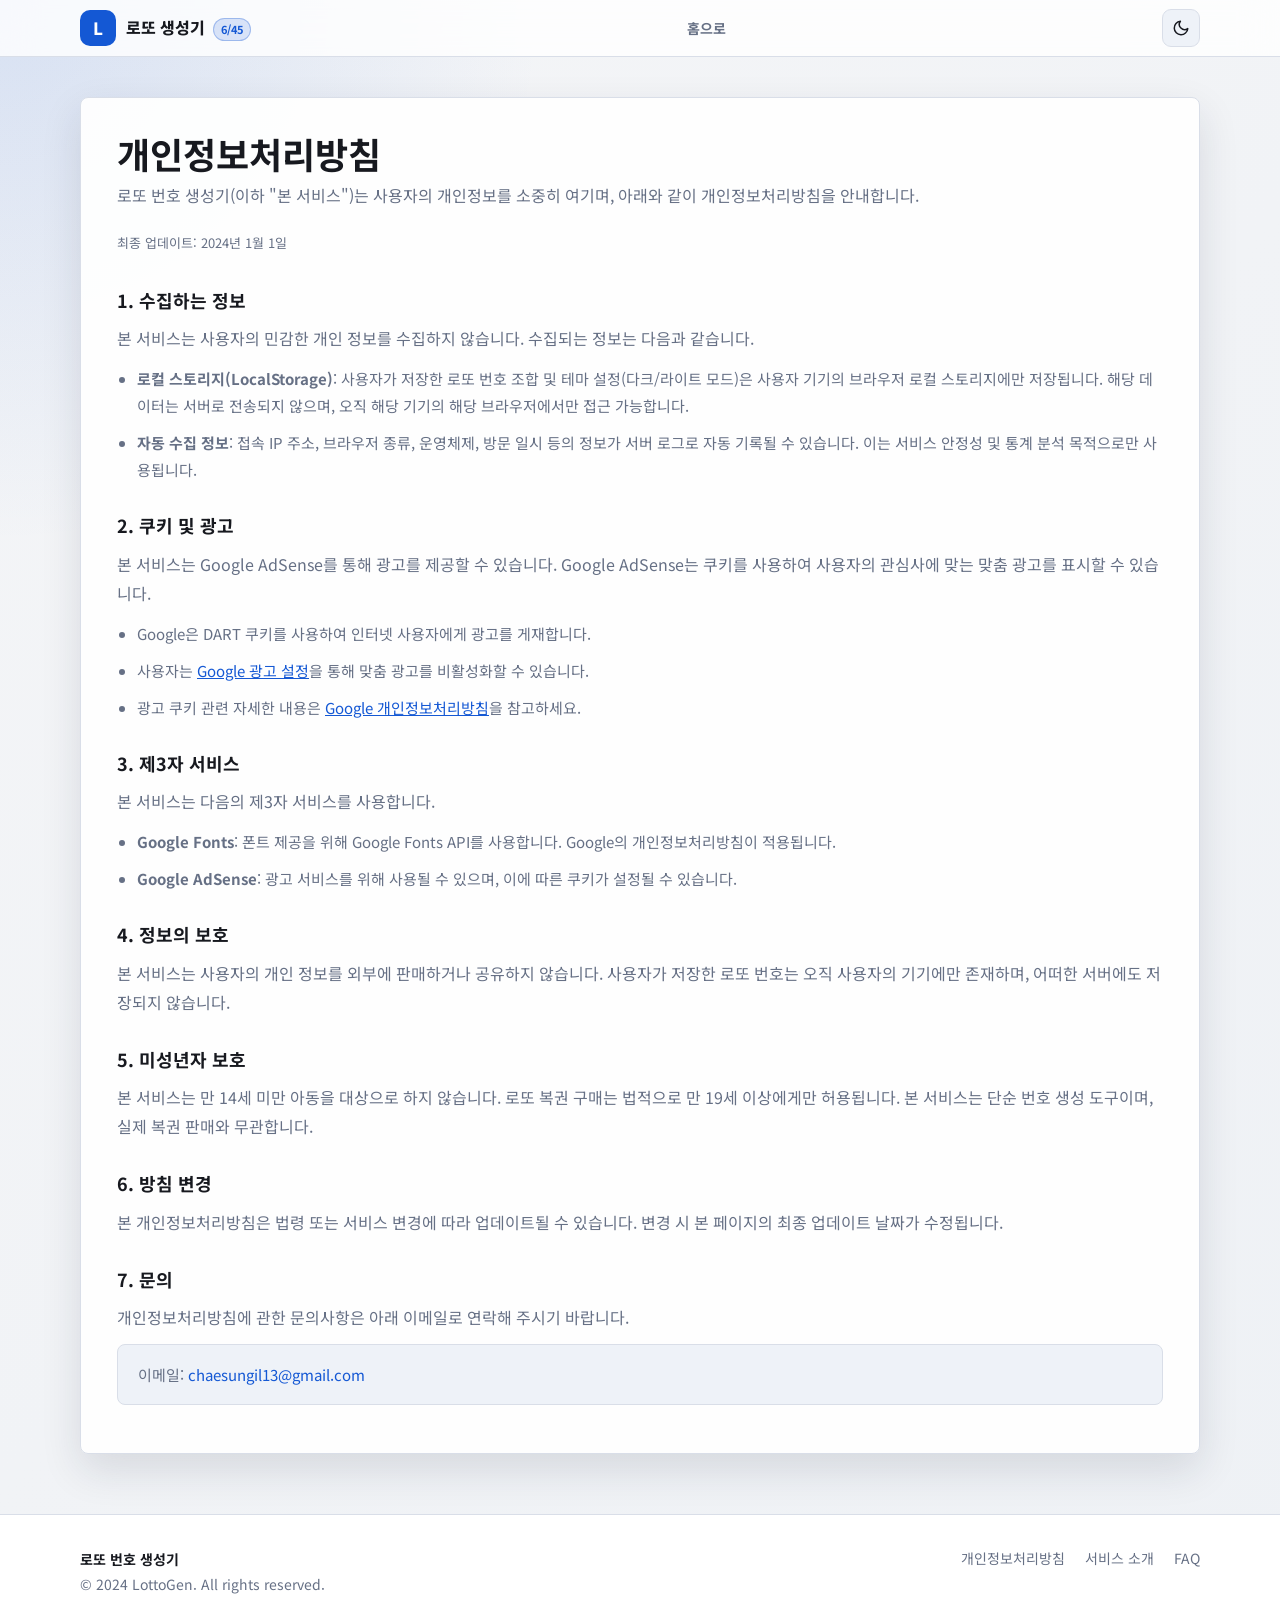
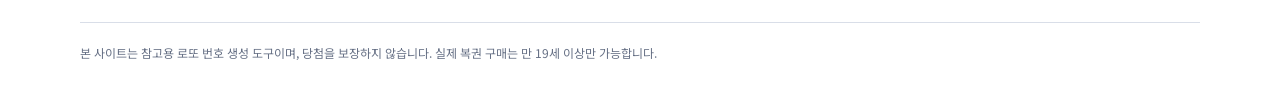
==== privacy.html @ 835f123b "Upgrade site for AdSense quality guidelines - Add SEO meta tags, OG tags, and JSON-LD structured dat" ====
<!doctype html>
<html lang="ko">
  <head>
    <meta charset="utf-8" />
    <meta name="viewport" content="width=device-width, initial-scale=1" />
    <title>개인정보처리방침 - 로또 번호 생성기</title>
    <meta name="description" content="로또 번호 생성기 개인정보처리방침입니다. 수집하는 정보, 쿠키 사용, 광고 정책 등을 안내합니다." />
    <meta name="robots" content="index, follow" />
    <link rel="preconnect" href="https://fonts.googleapis.com" />
    <link rel="preconnect" href="https://fonts.gstatic.com" crossorigin />
    <link href="https://fonts.googleapis.com/css2?family=Noto+Sans+KR:wght@400;700;800&display=swap" rel="stylesheet" />
    <link rel="stylesheet" href="styles.css" />
  </head>
  <body>

    <header class="topbar">
      <div class="topbar-inner">
        <div class="brand">
          <a href="index.html" style="display:flex;align-items:center;gap:10px;text-decoration:none;">
            <div class="brand-logo" aria-hidden="true">L</div>
            <div class="brand-text">
              <span class="brand-name">로또 생성기</span>
              <span class="brand-tag">6/45</span>
            </div>
          </a>
        </div>
        <nav class="topbar-nav" aria-label="주요 메뉴">
          <a href="index.html" class="nav-link">홈으로</a>
        </nav>
        <div class="topbar-actions">
          <button class="topbar-btn" id="topThemeButton" type="button" title="테마 변경" aria-label="테마 변경">
            <svg id="moonIcon" width="18" height="18" viewBox="0 0 24 24" fill="none" stroke="currentColor" stroke-width="2" stroke-linecap="round" stroke-linejoin="round" aria-hidden="true">
              <path d="M21 12.79A9 9 0 1 1 11.21 3 7 7 0 0 0 21 12.79z"/>
            </svg>
            <svg id="sunIcon" width="18" height="18" viewBox="0 0 24 24" fill="none" stroke="currentColor" stroke-width="2" stroke-linecap="round" stroke-linejoin="round" aria-hidden="true" style="display:none">
              <circle cx="12" cy="12" r="5"/>
              <line x1="12" y1="1" x2="12" y2="3"/><line x1="12" y1="21" x2="12" y2="23"/>
              <line x1="4.22" y1="4.22" x2="5.64" y2="5.64"/><line x1="18.36" y1="18.36" x2="19.78" y2="19.78"/>
              <line x1="1" y1="12" x2="3" y2="12"/><line x1="21" y1="12" x2="23" y2="12"/>
              <line x1="4.22" y1="19.78" x2="5.64" y2="18.36"/><line x1="18.36" y1="5.64" x2="19.78" y2="4.22"/>
            </svg>
          </button>
        </div>
      </div>
    </header>

    <div class="content-wrap" style="padding-top:40px;">
      <article class="info-section privacy-page">
        <h1>개인정보처리방침</h1>
        <p class="info-lead">로또 번호 생성기(이하 "본 서비스")는 사용자의 개인정보를 소중히 여기며, 아래와 같이 개인정보처리방침을 안내합니다.</p>
        <p class="privacy-date">최종 업데이트: 2024년 1월 1일</p>

        <div class="privacy-section">
          <h2>1. 수집하는 정보</h2>
          <p>본 서비스는 사용자의 민감한 개인 정보를 수집하지 않습니다. 수집되는 정보는 다음과 같습니다.</p>
          <ul class="privacy-list">
            <li><strong>로컬 스토리지(LocalStorage)</strong>: 사용자가 저장한 로또 번호 조합 및 테마 설정(다크/라이트 모드)은 사용자 기기의 브라우저 로컬 스토리지에만 저장됩니다. 해당 데이터는 서버로 전송되지 않으며, 오직 해당 기기의 해당 브라우저에서만 접근 가능합니다.</li>
            <li><strong>자동 수집 정보</strong>: 접속 IP 주소, 브라우저 종류, 운영체제, 방문 일시 등의 정보가 서버 로그로 자동 기록될 수 있습니다. 이는 서비스 안정성 및 통계 분석 목적으로만 사용됩니다.</li>
          </ul>
        </div>

        <div class="privacy-section">
          <h2>2. 쿠키 및 광고</h2>
          <p>본 서비스는 Google AdSense를 통해 광고를 제공할 수 있습니다. Google AdSense는 쿠키를 사용하여 사용자의 관심사에 맞는 맞춤 광고를 표시할 수 있습니다.</p>
          <ul class="privacy-list">
            <li>Google은 DART 쿠키를 사용하여 인터넷 사용자에게 광고를 게재합니다.</li>
            <li>사용자는 <a href="https://www.google.com/settings/ads" target="_blank" rel="noopener noreferrer">Google 광고 설정</a>을 통해 맞춤 광고를 비활성화할 수 있습니다.</li>
            <li>광고 쿠키 관련 자세한 내용은 <a href="https://policies.google.com/privacy" target="_blank" rel="noopener noreferrer">Google 개인정보처리방침</a>을 참고하세요.</li>
          </ul>
        </div>

        <div class="privacy-section">
          <h2>3. 제3자 서비스</h2>
          <p>본 서비스는 다음의 제3자 서비스를 사용합니다.</p>
          <ul class="privacy-list">
            <li><strong>Google Fonts</strong>: 폰트 제공을 위해 Google Fonts API를 사용합니다. Google의 개인정보처리방침이 적용됩니다.</li>
            <li><strong>Google AdSense</strong>: 광고 서비스를 위해 사용될 수 있으며, 이에 따른 쿠키가 설정될 수 있습니다.</li>
          </ul>
        </div>

        <div class="privacy-section">
          <h2>4. 정보의 보호</h2>
          <p>본 서비스는 사용자의 개인 정보를 외부에 판매하거나 공유하지 않습니다. 사용자가 저장한 로또 번호는 오직 사용자의 기기에만 존재하며, 어떠한 서버에도 저장되지 않습니다.</p>
        </div>

        <div class="privacy-section">
          <h2>5. 미성년자 보호</h2>
          <p>본 서비스는 만 14세 미만 아동을 대상으로 하지 않습니다. 로또 복권 구매는 법적으로 만 19세 이상에게만 허용됩니다. 본 서비스는 단순 번호 생성 도구이며, 실제 복권 판매와 무관합니다.</p>
        </div>

        <div class="privacy-section">
          <h2>6. 방침 변경</h2>
          <p>본 개인정보처리방침은 법령 또는 서비스 변경에 따라 업데이트될 수 있습니다. 변경 시 본 페이지의 최종 업데이트 날짜가 수정됩니다.</p>
        </div>

        <div class="privacy-section">
          <h2>7. 문의</h2>
          <p>개인정보처리방침에 관한 문의사항은 아래 이메일로 연락해 주시기 바랍니다.</p>
          <p class="contact-info">이메일: <a href="mailto:chaesungil13@gmail.com">chaesungil13@gmail.com</a></p>
        </div>
      </article>
    </div>

    <footer class="site-footer">
      <div class="footer-inner">
        <div class="footer-brand">
          <strong>로또 번호 생성기</strong><br />
          <span>© 2024 LottoGen. All rights reserved.</span>
        </div>
        <nav class="footer-links" aria-label="하단 메뉴">
          <a href="privacy.html">개인정보처리방침</a>
          <a href="index.html#about-lotto">서비스 소개</a>
          <a href="index.html#faq">FAQ</a>
        </nav>
        <p class="disclaimer">
          본 사이트는 참고용 로또 번호 생성 도구이며, 당첨을 보장하지 않습니다.
          실제 복권 구매는 만 19세 이상만 가능합니다.
        </p>
      </div>
    </footer>

    <script>
      const THEME_KEY = "lotto.theme";
      const moonIcon = document.querySelector("#moonIcon");
      const sunIcon = document.querySelector("#sunIcon");
      const topThemeButton = document.querySelector("#topThemeButton");

      function applyTheme(theme) {
        document.body.classList.toggle("dark", theme === "dark");
        localStorage.setItem(THEME_KEY, theme);
        moonIcon.style.display = theme === "dark" ? "none" : "";
        sunIcon.style.display = theme === "dark" ? "" : "none";
      }

      topThemeButton.addEventListener("click", () => {
        applyTheme(document.body.classList.contains("dark") ? "light" : "dark");
      });

      applyTheme(localStorage.getItem(THEME_KEY) || "light");
    </script>
  </body>
</html>
---- styles.css ----
:root {
  color-scheme: light;
  --bg: #f4f5f7;
  --panel: #ffffff;
  --text: #17191f;
  --muted: #667085;
  --line: #d9dee8;
  --primary: #1458d4;
  --primary-hover: #0d46ad;
  --secondary: #eef2f8;
  --shadow: 0 16px 40px rgba(21, 31, 55, 0.12);
  --ball-1: #f5b72e;
  --ball-2: #3b82f6;
  --ball-3: #ef4444;
  --ball-4: #6b7280;
  --ball-5: #22a06b;
  --topbar-h: 56px;
}

body.dark {
  color-scheme: dark;
  --bg: #101216;
  --panel: #191d24;
  --text: #f5f7fb;
  --muted: #a5adba;
  --line: #2d3440;
  --primary: #5b8cff;
  --primary-hover: #7aa2ff;
  --secondary: #242b36;
  --shadow: 0 16px 44px rgba(0, 0, 0, 0.34);
}

* { box-sizing: border-box; }

body {
  margin: 0;
  min-height: 100vh;
  background:
    radial-gradient(circle at top left, rgba(20, 88, 212, 0.13), transparent 34rem),
    linear-gradient(135deg, var(--bg), #eef1f5);
  color: var(--text);
  font-family: "Noto Sans KR", Arial, sans-serif;
  line-height: 1.6;
  transition: background-color 0.3s, color 0.3s;
}

body.dark {
  background:
    radial-gradient(circle at top left, rgba(91, 140, 255, 0.18), transparent 34rem),
    linear-gradient(135deg, #101216, #161a20);
}

.panel, .results, .field, .switch, select, .game-card, .stats > div, .topbar, .topbar-btn {
  transition: background-color 0.3s, border-color 0.3s, color 0.3s;
}

button, select { font: inherit; }
button { cursor: pointer; }

/* ─── Topbar ─── */
.topbar {
  position: sticky;
  top: 0;
  z-index: 200;
  background: color-mix(in srgb, var(--panel) 80%, transparent);
  backdrop-filter: blur(18px);
  -webkit-backdrop-filter: blur(18px);
  border-bottom: 1px solid var(--line);
}

.topbar-inner {
  width: min(1120px, calc(100% - 32px));
  margin: 0 auto;
  height: var(--topbar-h);
  display: flex;
  align-items: center;
  justify-content: space-between;
  gap: 16px;
}

.brand { display: flex; align-items: center; gap: 10px; flex-shrink: 0; }

.brand-logo {
  width: 36px; height: 36px;
  border-radius: 10px;
  background: var(--primary); color: white;
  display: grid; place-items: center;
  font-weight: 800; font-size: 17px;
  flex-shrink: 0;
  transition: background-color 0.3s;
}

.brand-text { display: flex; align-items: baseline; gap: 8px; }
.brand-name { font-size: 16px; font-weight: 800; color: var(--text); }

.brand-tag {
  padding: 2px 7px;
  border-radius: 20px;
  background: color-mix(in srgb, var(--primary) 15%, transparent);
  color: var(--primary);
  font-size: 11px; font-weight: 700;
  border: 1px solid color-mix(in srgb, var(--primary) 30%, transparent);
}

.topbar-nav { display: flex; align-items: center; gap: 4px; }

.nav-link {
  padding: 6px 12px;
  border-radius: 6px;
  color: var(--muted);
  text-decoration: none;
  font-size: 14px; font-weight: 700;
  transition: background-color 0.2s, color 0.2s;
}
.nav-link:hover { background: var(--secondary); color: var(--text); }

.topbar-actions { display: flex; align-items: center; gap: 6px; flex-shrink: 0; }

.topbar-btn {
  width: 38px; height: 38px;
  border: 1px solid var(--line);
  border-radius: 9px;
  background: var(--secondary); color: var(--text);
  display: grid; place-items: center;
  transition: background-color 0.2s, border-color 0.2s, transform 0.12s, color 0.2s;
}
.topbar-btn:hover { background: var(--line); transform: scale(1.06); }
.topbar-btn:active { transform: scale(0.94); }
.topbar-btn.on { background: var(--primary); border-color: var(--primary); color: white; }

/* ─── App grid ─── */
.app {
  width: min(1120px, calc(100% - 32px));
  margin: 0 auto;
  padding: 32px 0 24px;
  display: grid;
  grid-template-columns: minmax(320px, 420px) 1fr;
  gap: 18px;
}

.panel, .results {
  background: color-mix(in srgb, var(--panel) 94%, transparent);
  border: 1px solid var(--line);
  border-radius: 8px;
  box-shadow: var(--shadow);
}

.generator { padding: 24px; align-self: start; }

.title-row, .section-heading {
  display: flex; align-items: center;
  justify-content: space-between; gap: 16px;
}

.eyebrow { margin: 0 0 8px; color: var(--primary); font-size: 13px; font-weight: 700; }

h1, h2 { margin: 0; letter-spacing: 0; }
h1 { font-size: clamp(28px, 5vw, 40px); line-height: 1.1; }
h2 { font-size: 20px; display: flex; align-items: center; gap: 8px; }

.controls { display: grid; gap: 14px; margin: 24px 0 18px; }

.field, .switch {
  display: flex; align-items: center;
  justify-content: space-between;
  min-height: 48px; padding: 0 14px;
  border: 1px solid var(--line); border-radius: 8px;
  background: var(--secondary); color: var(--text);
}
.field span, .switch span { color: var(--muted); font-weight: 700; }

select {
  min-width: 116px; height: 34px;
  border: 1px solid var(--line); border-radius: 6px;
  padding: 0 8px; color: var(--text); background: var(--panel);
  transition: background-color 0.3s, border-color 0.3s;
}

.switch input { width: 20px; height: 20px; accent-color: var(--primary); }

.actions { display: grid; grid-template-columns: 1fr 88px 88px; gap: 10px; }

.primary, .secondary, .text-button, .save-button {
  min-height: 44px; border-radius: 8px;
  border: 1px solid transparent; font-weight: 700;
  transition: background-color 0.2s, border-color 0.2s, transform 0.1s, box-shadow 0.2s;
}

.primary { color: white; background: var(--primary); }
.primary:hover { background: var(--primary-hover); box-shadow: 0 4px 16px rgba(20,88,212,0.35); }
.primary:active { transform: scale(0.97); }

.secondary, .save-button { color: var(--text); background: var(--secondary); border-color: var(--line); }
.secondary:hover, .save-button:hover { box-shadow: 0 2px 10px rgba(0,0,0,0.1); }
.secondary:active, .save-button:active { transform: scale(0.97); }

.text-button { min-height: 34px; padding: 0 10px; color: var(--muted); background: transparent; border-color: var(--line); }

.shortcut-hint { margin: 10px 0 0; text-align: center; color: var(--muted); font-size: 12px; }
.kbd {
  display: inline-block; padding: 1px 6px;
  border: 1px solid var(--line); border-bottom-width: 2px;
  border-radius: 4px; background: var(--secondary);
  font-size: 11px; font-family: monospace; color: var(--text);
}

.stats { display: grid; grid-template-columns: repeat(3,1fr); gap: 10px; margin-top: 20px; }
.stats div { min-width: 0; padding: 14px 10px; border-radius: 8px; border: 1px solid var(--line); background: var(--panel); }
.stats strong, .stats span { display: block; overflow-wrap: anywhere; }
.stats strong { font-size: 22px; }
.stats span { margin-top: 5px; color: var(--muted); font-size: 12px; }

.results { min-height: 520px; padding: 24px; }
.result-list, .saved-list { display: grid; gap: 12px; margin-top: 18px; }

@keyframes cardIn {
  from { opacity: 0; transform: translateY(12px); }
  to   { opacity: 1; transform: translateY(0); }
}

.game-card {
  display: grid; grid-template-columns: auto 1fr auto;
  align-items: center; gap: 14px; padding: 14px;
  border: 1px solid var(--line); border-radius: 8px;
  background: var(--panel);
  animation: cardIn 0.35s ease both;
}

.game-index {
  width: 34px; height: 34px;
  display: grid; place-items: center;
  border-radius: 8px; color: var(--primary);
  background: var(--secondary); font-weight: 800;
}

.balls { display: flex; flex-wrap: wrap; gap: 8px; min-width: 0; }

@keyframes ballIn {
  from { opacity: 0; transform: scale(0.2) translateY(12px); }
  60%  { transform: scale(1.18) translateY(-3px); }
  to   { opacity: 1; transform: scale(1) translateY(0); }
}

.ball {
  width: 40px; height: 40px;
  display: grid; place-items: center;
  border-radius: 50%; color: white; font-weight: 800;
  position: relative; overflow: hidden;
  box-shadow: inset 0 -4px 8px rgba(0,0,0,0.22), inset 0 2px 4px rgba(255,255,255,0.25);
}

.ball::before {
  content: ''; position: absolute;
  top: 10%; left: 16%; width: 32%; height: 22%;
  background: rgba(255,255,255,0.45); border-radius: 50%;
  filter: blur(2px); pointer-events: none;
}

.ball.animate { animation: ballIn 0.45s cubic-bezier(0.175, 0.885, 0.32, 1.275) both; }
.ball.range-1 { background: var(--ball-1); }
.ball.range-2 { background: var(--ball-2); }
.ball.range-3 { background: var(--ball-3); }
.ball.range-4 { background: var(--ball-4); }
.ball.range-5 { background: var(--ball-5); }

.bonus-mark { align-self: center; color: var(--muted); font-weight: 800; }

.history { grid-column: 1 / -1; padding: 24px; }
.saved-list { grid-template-columns: repeat(auto-fit, minmax(260px, 1fr)); }
.saved-list .game-card { grid-template-columns: 1fr auto; align-items: start; animation: none; }

.delete-saved-btn {
  width: 28px; height: 28px; flex-shrink: 0;
  border-radius: 6px; border: 1px solid var(--line);
  background: transparent; color: var(--muted);
  font-size: 18px; line-height: 1;
  display: grid; place-items: center; padding: 0; cursor: pointer;
  transition: background-color 0.2s, color 0.2s, border-color 0.2s;
}
.delete-saved-btn:hover { background: #ef4444; color: white; border-color: #ef4444; }

.count-badge {
  display: inline-flex; align-items: center; justify-content: center;
  min-width: 22px; height: 22px; padding: 0 6px;
  border-radius: 11px; background: var(--primary);
  color: white; font-size: 12px; font-weight: 700;
  transition: background-color 0.3s;
}
.count-badge:empty { display: none; }

/* ─── Content sections ─── */
.content-wrap {
  width: min(1120px, calc(100% - 32px));
  margin: 0 auto;
  padding: 0 0 60px;
  display: grid;
  gap: 24px;
}

.info-section {
  background: color-mix(in srgb, var(--panel) 94%, transparent);
  border: 1px solid var(--line);
  border-radius: 8px;
  box-shadow: var(--shadow);
  padding: 36px;
  transition: background-color 0.3s, border-color 0.3s;
}

.info-section h2 { font-size: 22px; margin-bottom: 8px; display: block; }
.info-lead { color: var(--muted); margin: 0 0 24px; line-height: 1.7; }

/* Steps */
.steps {
  list-style: none; padding: 0; margin: 0;
  display: grid; grid-template-columns: repeat(auto-fit, minmax(220px, 1fr));
  gap: 20px;
}

.step { display: flex; gap: 14px; align-items: flex-start; }

.step-num {
  width: 32px; height: 32px; border-radius: 50%;
  background: var(--primary); color: white;
  display: grid; place-items: center;
  font-weight: 800; font-size: 14px; flex-shrink: 0;
}

.step strong { display: block; margin-bottom: 4px; }
.step p { margin: 0; color: var(--muted); font-size: 14px; line-height: 1.6; }

/* About cards */
.about-grid {
  display: grid;
  grid-template-columns: repeat(auto-fit, minmax(220px, 1fr));
  gap: 16px;
}

.about-card {
  padding: 20px; border: 1px solid var(--line);
  border-radius: 8px; background: var(--secondary);
  transition: background-color 0.3s, border-color 0.3s;
}

.about-icon { font-size: 28px; display: block; margin-bottom: 10px; }
.about-card strong { display: block; margin-bottom: 6px; font-size: 15px; }
.about-card p { margin: 0; color: var(--muted); font-size: 14px; line-height: 1.6; }

/* Odds table */
.table-wrap { overflow-x: auto; margin: 4px 0 0; }

.grade-table { width: 100%; border-collapse: collapse; font-size: 14px; }

.grade-table th, .grade-table td {
  padding: 12px 16px;
  text-align: left;
  border-bottom: 1px solid var(--line);
  white-space: nowrap;
}

.grade-table th {
  color: var(--muted); font-size: 12px; font-weight: 700;
  text-transform: uppercase; letter-spacing: 0.05em;
  background: var(--secondary);
}

.grade-table tbody tr:last-child td { border-bottom: none; }
.grade-table tbody tr:hover { background: color-mix(in srgb, var(--secondary) 60%, transparent); }

.grade-badge {
  display: inline-block; padding: 3px 10px;
  border-radius: 20px; font-size: 13px; font-weight: 800;
}

.g1 { background: #fef9c3; color: #854d0e; }
.g2 { background: #dbeafe; color: #1e40af; }
.g3 { background: #dcfce7; color: #166534; }
.g4 { background: #f3f4f6; color: #374151; }
.g5 { background: #fce7f3; color: #9d174d; }

body.dark .g1 { background: rgba(245,183,46,0.15); color: #f5b72e; }
body.dark .g2 { background: rgba(59,130,246,0.15); color: #60a5fa; }
body.dark .g3 { background: rgba(34,160,107,0.15); color: #34d399; }
body.dark .g4 { background: rgba(107,114,128,0.15); color: #9ca3af; }
body.dark .g5 { background: rgba(239,68,68,0.15); color: #f87171; }

.table-note { margin: 12px 0 0; color: var(--muted); font-size: 13px; }

/* FAQ */
.faq-list { list-style: none; padding: 0; margin: 0; display: grid; gap: 10px; }

.faq-item {
  border: 1px solid var(--line); border-radius: 8px;
  overflow: hidden; transition: border-color 0.3s;
}

.faq-question {
  width: 100%; text-align: left; padding: 16px 20px;
  background: var(--secondary); border: none;
  font-weight: 700; font-size: 15px; color: var(--text);
  display: flex; justify-content: space-between; align-items: center; gap: 12px;
  cursor: pointer; transition: background-color 0.2s;
}
.faq-question:hover { background: var(--line); }
.faq-chevron { flex-shrink: 0; transition: transform 0.3s ease; }
.faq-item.open .faq-chevron { transform: rotate(180deg); }

.faq-answer {
  max-height: 0; overflow: hidden;
  transition: max-height 0.35s ease, padding 0.35s ease;
  color: var(--muted); line-height: 1.7; font-size: 15px;
}
.faq-answer p { margin: 0; }
.faq-item.open .faq-answer { max-height: 300px; padding: 16px 20px; }

/* ─── Footer ─── */
.site-footer {
  background: var(--panel); border-top: 1px solid var(--line);
  transition: background-color 0.3s, border-color 0.3s;
}

.footer-inner {
  width: min(1120px, calc(100% - 32px));
  margin: 0 auto; padding: 32px 0;
  display: flex; align-items: flex-start;
  justify-content: space-between; gap: 24px; flex-wrap: wrap;
}

.footer-brand { color: var(--muted); font-size: 14px; line-height: 1.8; }
.footer-brand strong { color: var(--text); }

.footer-links { display: flex; gap: 20px; flex-shrink: 0; }
.footer-links a { color: var(--muted); text-decoration: none; font-size: 14px; transition: color 0.2s; }
.footer-links a:hover { color: var(--primary); }

.disclaimer {
  width: 100%; color: var(--muted); font-size: 12px; line-height: 1.7;
  border-top: 1px solid var(--line); padding-top: 20px; margin: 0;
}
.disclaimer a { color: var(--primary); text-decoration: none; }
.disclaimer a:hover { text-decoration: underline; }

/* ─── Privacy page ─── */
.privacy-page h1 { font-size: clamp(24px,4vw,36px); margin-bottom: 8px; display: block; }
.privacy-date { color: var(--muted); font-size: 13px; margin: 0 0 32px; }
.privacy-section { margin-top: 28px; }
.privacy-section h2 { font-size: 18px; margin-bottom: 10px; display: block; color: var(--text); }
.privacy-section p { color: var(--muted); line-height: 1.8; margin: 0 0 12px; }
.privacy-list { margin: 8px 0 0; padding-left: 20px; display: grid; gap: 10px; }
.privacy-list li { color: var(--muted); line-height: 1.8; font-size: 15px; }
.privacy-list a { color: var(--primary); }
.contact-info {
  padding: 16px 20px; background: var(--secondary);
  border-radius: 8px; border: 1px solid var(--line); font-size: 15px;
}
.contact-info a { color: var(--primary); text-decoration: none; }

/* ─── Toast ─── */
.toast {
  position: fixed; bottom: 28px; left: 50%;
  transform: translateX(-50%) translateY(16px);
  padding: 12px 20px; background: var(--text); color: var(--panel);
  border-radius: 8px; font-size: 14px; font-weight: 700;
  opacity: 0; pointer-events: none; z-index: 9999; white-space: nowrap;
  transition: opacity 0.22s ease, transform 0.25s cubic-bezier(0.175, 0.885, 0.32, 1.275);
}
.toast.show { opacity: 1; transform: translateX(-50%) translateY(0); }

.empty {
  margin: 0; padding: 40px 16px;
  border: 1px dashed var(--line); border-radius: 8px;
  color: var(--muted); text-align: center;
}

/* ─── Responsive ─── */
@media (max-width: 840px) {
  .app { grid-template-columns: 1fr; padding: 22px 0 24px; }
  .results { min-height: auto; }
  .topbar-nav { display: none; }
}

@media (max-width: 520px) {
  .app, .content-wrap { width: min(100% - 20px, 1120px); }
  .generator, .results, .history, .info-section { padding: 16px; }
  .actions { grid-template-columns: 1fr 1fr; }
  .primary { grid-column: 1 / -1; }
  .shortcut-hint { display: none; }
  .game-card { grid-template-columns: 1fr; align-items: start; }
  .ball { width: 36px; height: 36px; }
  .brand-tag { display: none; }
  .footer-inner { flex-direction: column; gap: 16px; }
  .footer-links { flex-wrap: wrap; gap: 12px; }
}
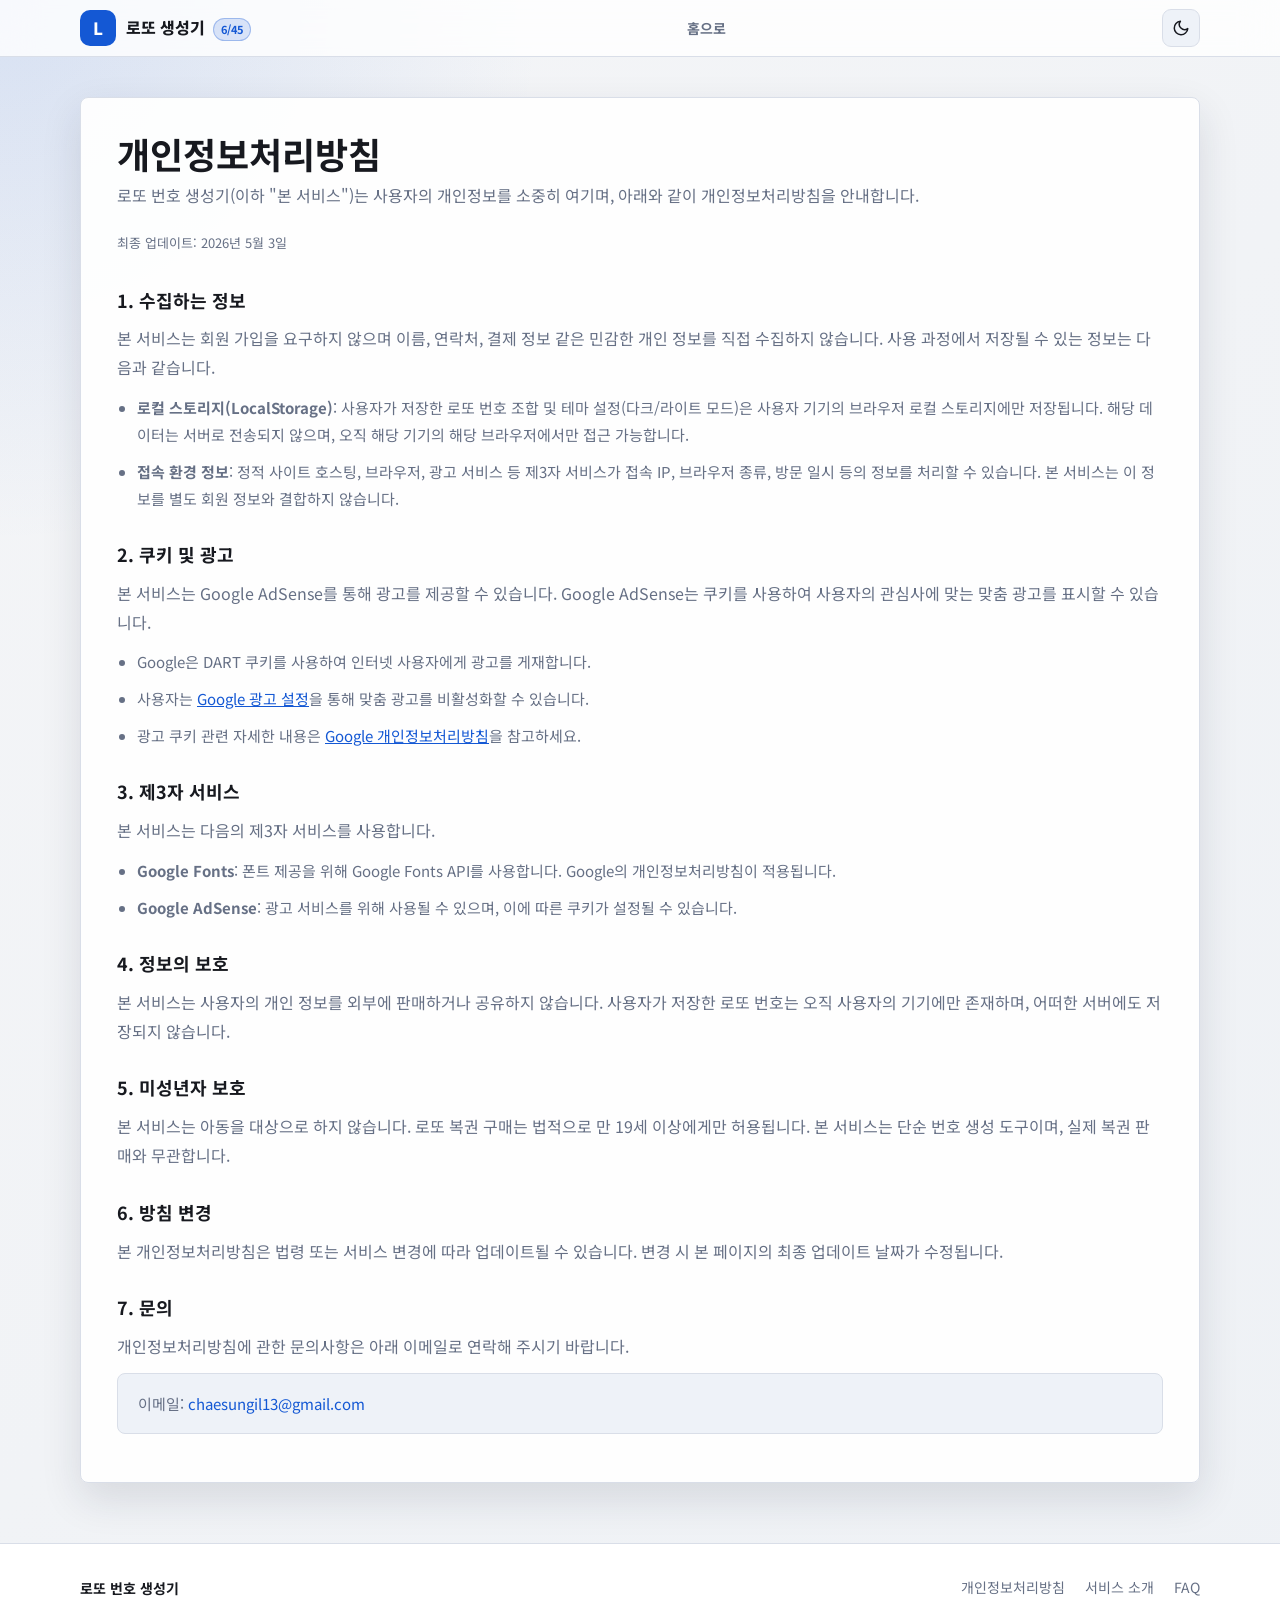
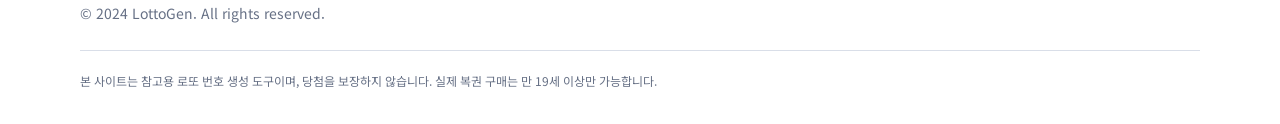
==== commit 5d28814f: "Improve lotto site quality and validation" ====
--- a/privacy.html
+++ b/privacy.html
@@ -16,7 +16,7 @@
     <header class="topbar">
       <div class="topbar-inner">
         <div class="brand">
-          <a href="index.html" style="display:flex;align-items:center;gap:10px;text-decoration:none;">
+          <a href="index.html" class="brand-home">
             <div class="brand-logo" aria-hidden="true">L</div>
             <div class="brand-text">
               <span class="brand-name">로또 생성기</span>
@@ -48,14 +48,14 @@
       <article class="info-section privacy-page">
         <h1>개인정보처리방침</h1>
         <p class="info-lead">로또 번호 생성기(이하 "본 서비스")는 사용자의 개인정보를 소중히 여기며, 아래와 같이 개인정보처리방침을 안내합니다.</p>
-        <p class="privacy-date">최종 업데이트: 2024년 1월 1일</p>
+        <p class="privacy-date">최종 업데이트: 2026년 5월 3일</p>
 
         <div class="privacy-section">
           <h2>1. 수집하는 정보</h2>
-          <p>본 서비스는 사용자의 민감한 개인 정보를 수집하지 않습니다. 수집되는 정보는 다음과 같습니다.</p>
+          <p>본 서비스는 회원 가입을 요구하지 않으며 이름, 연락처, 결제 정보 같은 민감한 개인 정보를 직접 수집하지 않습니다. 사용 과정에서 저장될 수 있는 정보는 다음과 같습니다.</p>
           <ul class="privacy-list">
             <li><strong>로컬 스토리지(LocalStorage)</strong>: 사용자가 저장한 로또 번호 조합 및 테마 설정(다크/라이트 모드)은 사용자 기기의 브라우저 로컬 스토리지에만 저장됩니다. 해당 데이터는 서버로 전송되지 않으며, 오직 해당 기기의 해당 브라우저에서만 접근 가능합니다.</li>
-            <li><strong>자동 수집 정보</strong>: 접속 IP 주소, 브라우저 종류, 운영체제, 방문 일시 등의 정보가 서버 로그로 자동 기록될 수 있습니다. 이는 서비스 안정성 및 통계 분석 목적으로만 사용됩니다.</li>
+            <li><strong>접속 환경 정보</strong>: 정적 사이트 호스팅, 브라우저, 광고 서비스 등 제3자 서비스가 접속 IP, 브라우저 종류, 방문 일시 등의 정보를 처리할 수 있습니다. 본 서비스는 이 정보를 별도 회원 정보와 결합하지 않습니다.</li>
           </ul>
         </div>
 
@@ -85,7 +85,7 @@
 
         <div class="privacy-section">
           <h2>5. 미성년자 보호</h2>
-          <p>본 서비스는 만 14세 미만 아동을 대상으로 하지 않습니다. 로또 복권 구매는 법적으로 만 19세 이상에게만 허용됩니다. 본 서비스는 단순 번호 생성 도구이며, 실제 복권 판매와 무관합니다.</p>
+          <p>본 서비스는 아동을 대상으로 하지 않습니다. 로또 복권 구매는 법적으로 만 19세 이상에게만 허용됩니다. 본 서비스는 단순 번호 생성 도구이며, 실제 복권 판매와 무관합니다.</p>
         </div>
 
         <div class="privacy-section">
--- a/styles.css
+++ b/styles.css
@@ -79,6 +79,13 @@
 }
 
 .brand { display: flex; align-items: center; gap: 10px; flex-shrink: 0; }
+.brand-home {
+  display: flex;
+  align-items: center;
+  gap: 10px;
+  color: inherit;
+  text-decoration: none;
+}
 
 .brand-logo {
   width: 36px; height: 36px;
@@ -344,6 +351,31 @@
 .about-icon { font-size: 28px; display: block; margin-bottom: 10px; }
 .about-card strong { display: block; margin-bottom: 6px; font-size: 15px; }
 .about-card p { margin: 0; color: var(--muted); font-size: 14px; line-height: 1.6; }
+
+.principle-grid {
+  display: grid;
+  grid-template-columns: repeat(auto-fit, minmax(220px, 1fr));
+  gap: 16px;
+}
+
+.principle-item {
+  padding: 18px;
+  border: 1px solid var(--line);
+  border-radius: 8px;
+  background: var(--secondary);
+}
+
+.principle-item strong {
+  display: block;
+  margin-bottom: 6px;
+}
+
+.principle-item p {
+  margin: 0;
+  color: var(--muted);
+  font-size: 14px;
+  line-height: 1.7;
+}
 
 /* Odds table */
 .table-wrap { overflow-x: auto; margin: 4px 0 0; }
